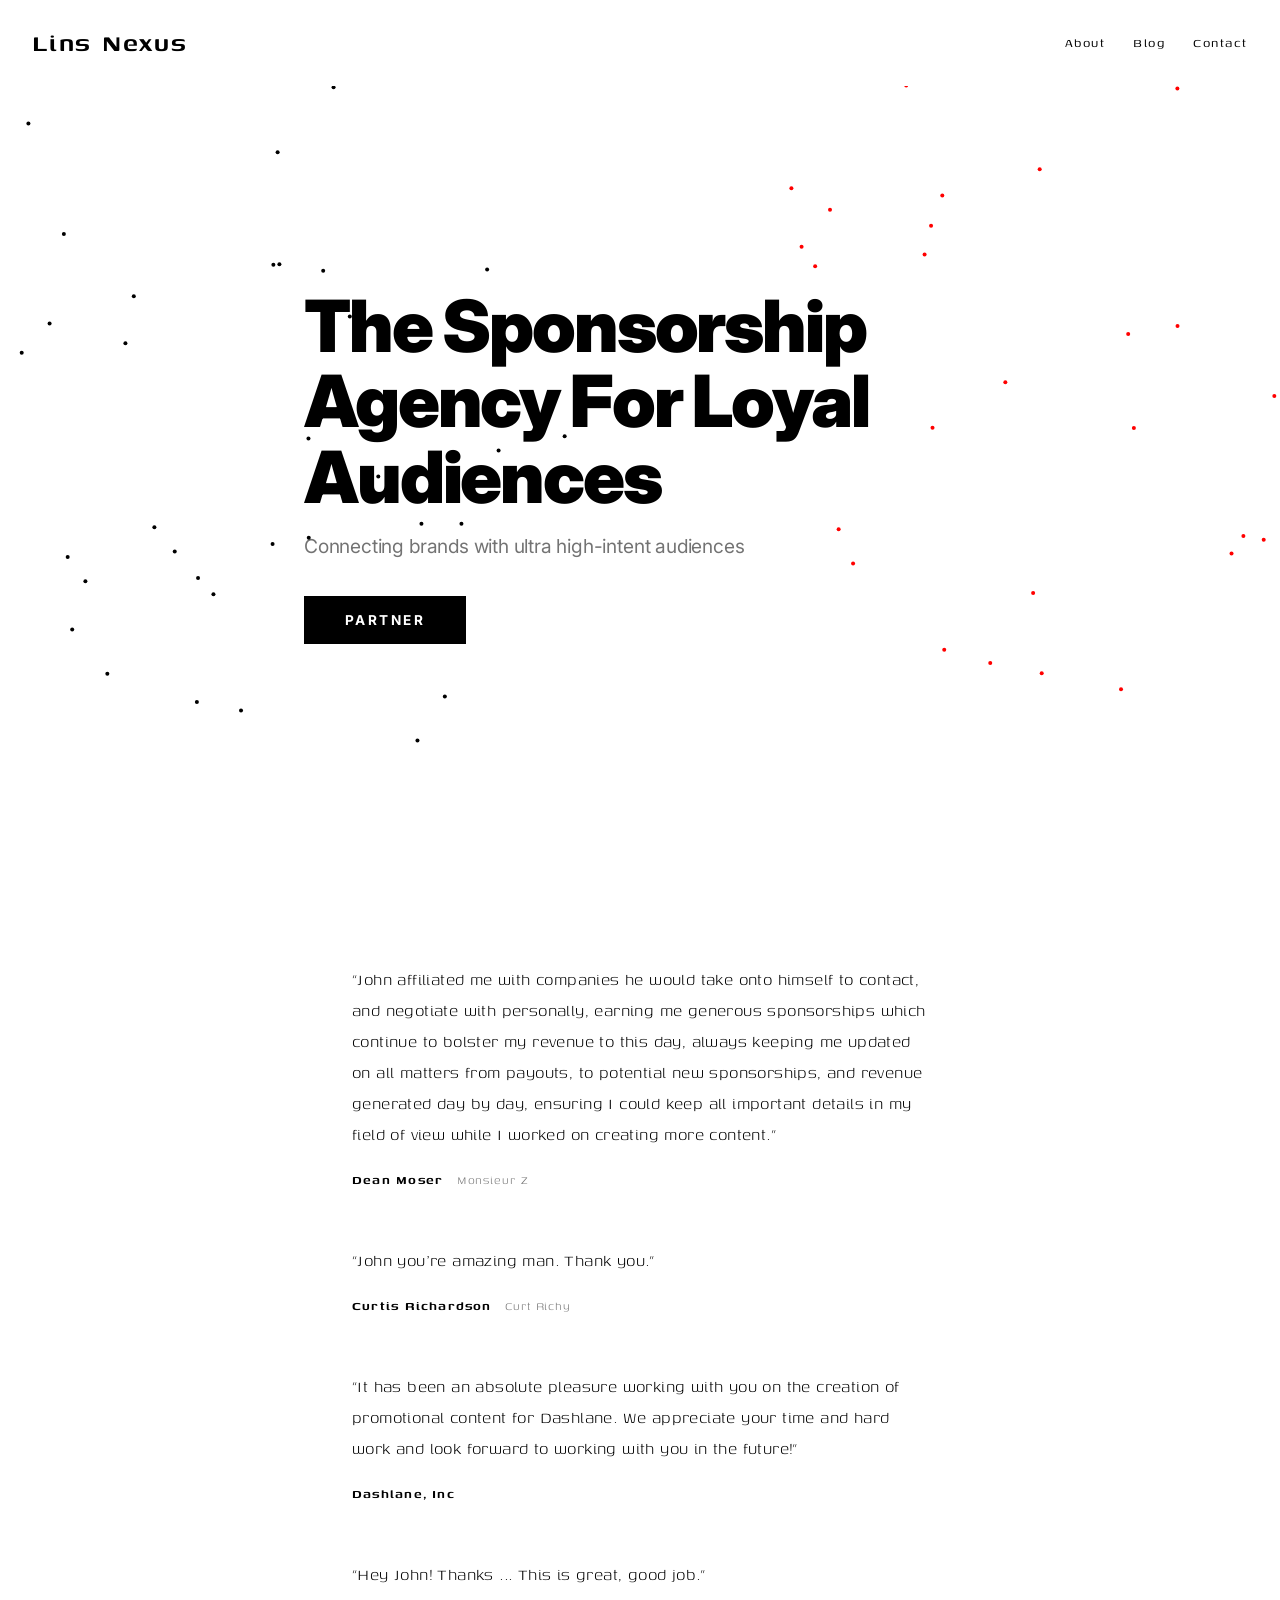
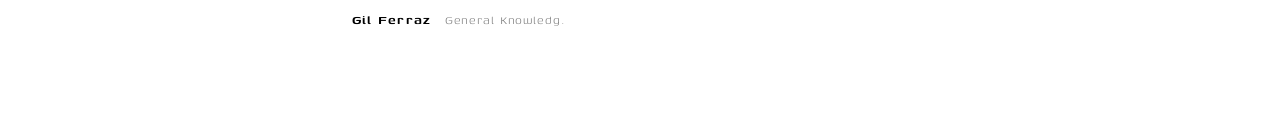
==== index.html @ 88c4052e "First" ====
<!DOCTYPE html>
<html lang="en">
<head>
  <meta charset="UTF-8" />
  <meta name="viewport" content="width=device-width, initial-scale=1.0" />
  <title>Lins Nexus</title>
  <link rel="preconnect" href="https://fonts.googleapis.com" />
  <link rel="preconnect" href="https://fonts.gstatic.com" crossorigin />
  <link href="https://fonts.googleapis.com/css2?family=Genos:wght@100..900&family=Inter:wght@400;700;800;900&display=swap" rel="stylesheet" />
  <link rel="stylesheet" href="styles.css" />
</head>
<body>
  <header>
    <a class="logo" href="/">Lins Nexus</a>
    <nav>
      <a href="#about">About</a>
      <a href="#blog">Blog</a>
      <a href="#contact">Contact</a>
    </nav>
  </header>

  <section class="hero">
    <canvas id="particles" aria-hidden="true"></canvas>
    <div class="hero-copy">
      <p class="tagline">The Sponsorship Agency For Loyal Audiences</p>
      <p class="subhead">Connecting brands with ultra high-intent audiences</p>
      <button type="button" id="partner">Partner</button>
    </div>
  </section>

  <section class="testimonials" id="about" aria-label="Testimonials">
    <blockquote>
      <p>“John affiliated me with companies he would take onto himself to contact, and negotiate with personally, earning me generous sponsorships which continue to bolster my revenue to this day, always keeping me updated on all matters from payouts, to potential new sponsorships, and revenue generated day by day, ensuring I could keep all important details in my field of view while I worked on creating more content.”</p>
      <footer>
        <cite>Dean Moser</cite>
        <span>Monsieur Z</span>
      </footer>
    </blockquote>

    <blockquote>
      <p>“John you're amazing man. Thank you.”</p>
      <footer>
        <cite>Curtis Richardson</cite>
        <span>Curt Richy</span>
      </footer>
    </blockquote>

    <blockquote>
      <p>“It has been an absolute pleasure working with you on the creation of promotional content for Dashlane. We appreciate your time and hard work and look forward to working with you in the future!”</p>
      <footer>
        <cite>Dashlane, Inc</cite>
      </footer>
    </blockquote>

    <blockquote>
      <p>“Hey John! Thanks ... This is great, good job.”</p>
      <footer>
        <cite>Gil Ferraz</cite>
        <span>General Knowledg.</span>
      </footer>
    </blockquote>
  </section>

  <script src="script.js"></script>
</body>
</html>
---- styles.css ----
*,
*::before,
*::after {
  box-sizing: border-box;
  margin: 0;
  padding: 0;
}

html {
  scroll-behavior: smooth;
}

body {
  background: #fff;
  color: #000;
  font-family: Genos, sans-serif;
  -webkit-font-smoothing: antialiased;
}

#particles {
  position: absolute;
  inset: 0;
  width: 100%;
  height: 100%;
  z-index: 0;
  pointer-events: none;
}

.hero {
  position: relative;
  z-index: 1;
  min-height: 100vh;
  display: flex;
  flex-direction: column;
  align-items: center;
  justify-content: center;
  padding: 6rem 2rem 4rem;
  overflow: hidden;
}

.hero-copy {
  position: relative;
  z-index: 1;
  display: flex;
  flex-direction: column;
  align-items: flex-start;
  gap: 2.25rem;
  width: min(92vw, 42rem);
  opacity: 0;
  animation: fade-up 0.8s ease 0.15s forwards;
}

.testimonials {
  position: relative;
  z-index: 1;
}

header {
  position: fixed;
  top: 0;
  left: 0;
  right: 0;
  z-index: 2;
  display: flex;
  align-items: center;
  justify-content: space-between;
  padding: 1.75rem 2rem;
  background: #fff;
  opacity: 0;
  animation: fade-in 0.7s ease forwards;
}

.logo {
  color: #000;
  text-decoration: none;
  font-weight: 600;
  font-size: clamp(1.35rem, 2.4vw, 1.85rem);
  letter-spacing: 0.06em;
  line-height: 1;
}

nav {
  display: flex;
  align-items: center;
  gap: 1.75rem;
}

nav a {
  color: #000;
  text-decoration: none;
  font-weight: 400;
  font-size: 0.95rem;
  letter-spacing: 0.1em;
  transition: opacity 0.2s ease;
}

nav a:hover,
nav a:focus-visible {
  opacity: 0.45;
  outline: none;
}

.tagline {
  font-family: Inter, sans-serif;
  width: 100%;
  text-align: left;
  font-weight: 900;
  font-size: clamp(2.5rem, 6.5vw, 4.5rem);
  letter-spacing: -0.03em;
  line-height: 1.05;
  color: #000;
}

.subhead {
  font-family: Inter, sans-serif;
  width: 100%;
  max-width: 28rem;
  text-align: left;
  font-weight: 400;
  font-size: clamp(1rem, 2vw, 1.2rem);
  letter-spacing: -0.01em;
  line-height: 1.4;
  color: #000;
  opacity: 0.55;
  margin-top: -1.1rem;
}

#partner {
  appearance: none;
  background: #000;
  color: #fff;
  border: 1px solid #000;
  font-family: Inter, sans-serif;
  font-weight: 700;
  font-size: 0.85rem;
  letter-spacing: 0.18em;
  text-transform: uppercase;
  padding: 0.95rem 2.5rem;
  cursor: pointer;
  transition: background 0.2s ease, color 0.2s ease;
}

#partner:hover,
#partner:focus-visible {
  background: #fff;
  color: #000;
  outline: none;
}

#partner:active {
  transform: scale(0.97);
}

.testimonials {
  max-width: 40rem;
  margin: 0 auto;
  padding: 4rem 2rem 6rem;
  display: flex;
  flex-direction: column;
  gap: 3.5rem;
}

.testimonials blockquote p {
  font-weight: 300;
  font-size: clamp(1.05rem, 2.2vw, 1.25rem);
  letter-spacing: 0.02em;
  line-height: 1.55;
}

.testimonials footer {
  margin-top: 1.25rem;
  display: flex;
  flex-wrap: wrap;
  align-items: baseline;
  gap: 0.5rem 0.85rem;
}

.testimonials cite {
  font-style: normal;
  font-weight: 600;
  font-size: 0.95rem;
  letter-spacing: 0.08em;
}

.testimonials footer span {
  font-weight: 300;
  font-size: 0.9rem;
  letter-spacing: 0.06em;
  opacity: 0.55;
}

@keyframes fade-in {
  to {
    opacity: 1;
  }
}

@keyframes fade-up {
  from {
    opacity: 0;
    transform: translateY(12px);
  }
  to {
    opacity: 1;
    transform: translateY(0);
  }
}

@media (prefers-reduced-motion: reduce) {
  html {
    scroll-behavior: auto;
  }

  header,
  .hero-copy {
    animation: none;
    opacity: 1;
  }
}

@media (max-width: 480px) {
  header {
    padding: 1.25rem;
  }

  nav {
    gap: 1rem;
  }

  nav a {
    font-size: 0.85rem;
    letter-spacing: 0.06em;
  }

  .hero-copy {
    width: min(92vw, 42rem);
    gap: 1.75rem;
  }

  .tagline {
    letter-spacing: -0.02em;
  }

  .testimonials {
    padding: 3rem 1.25rem 4.5rem;
    gap: 2.75rem;
  }
}
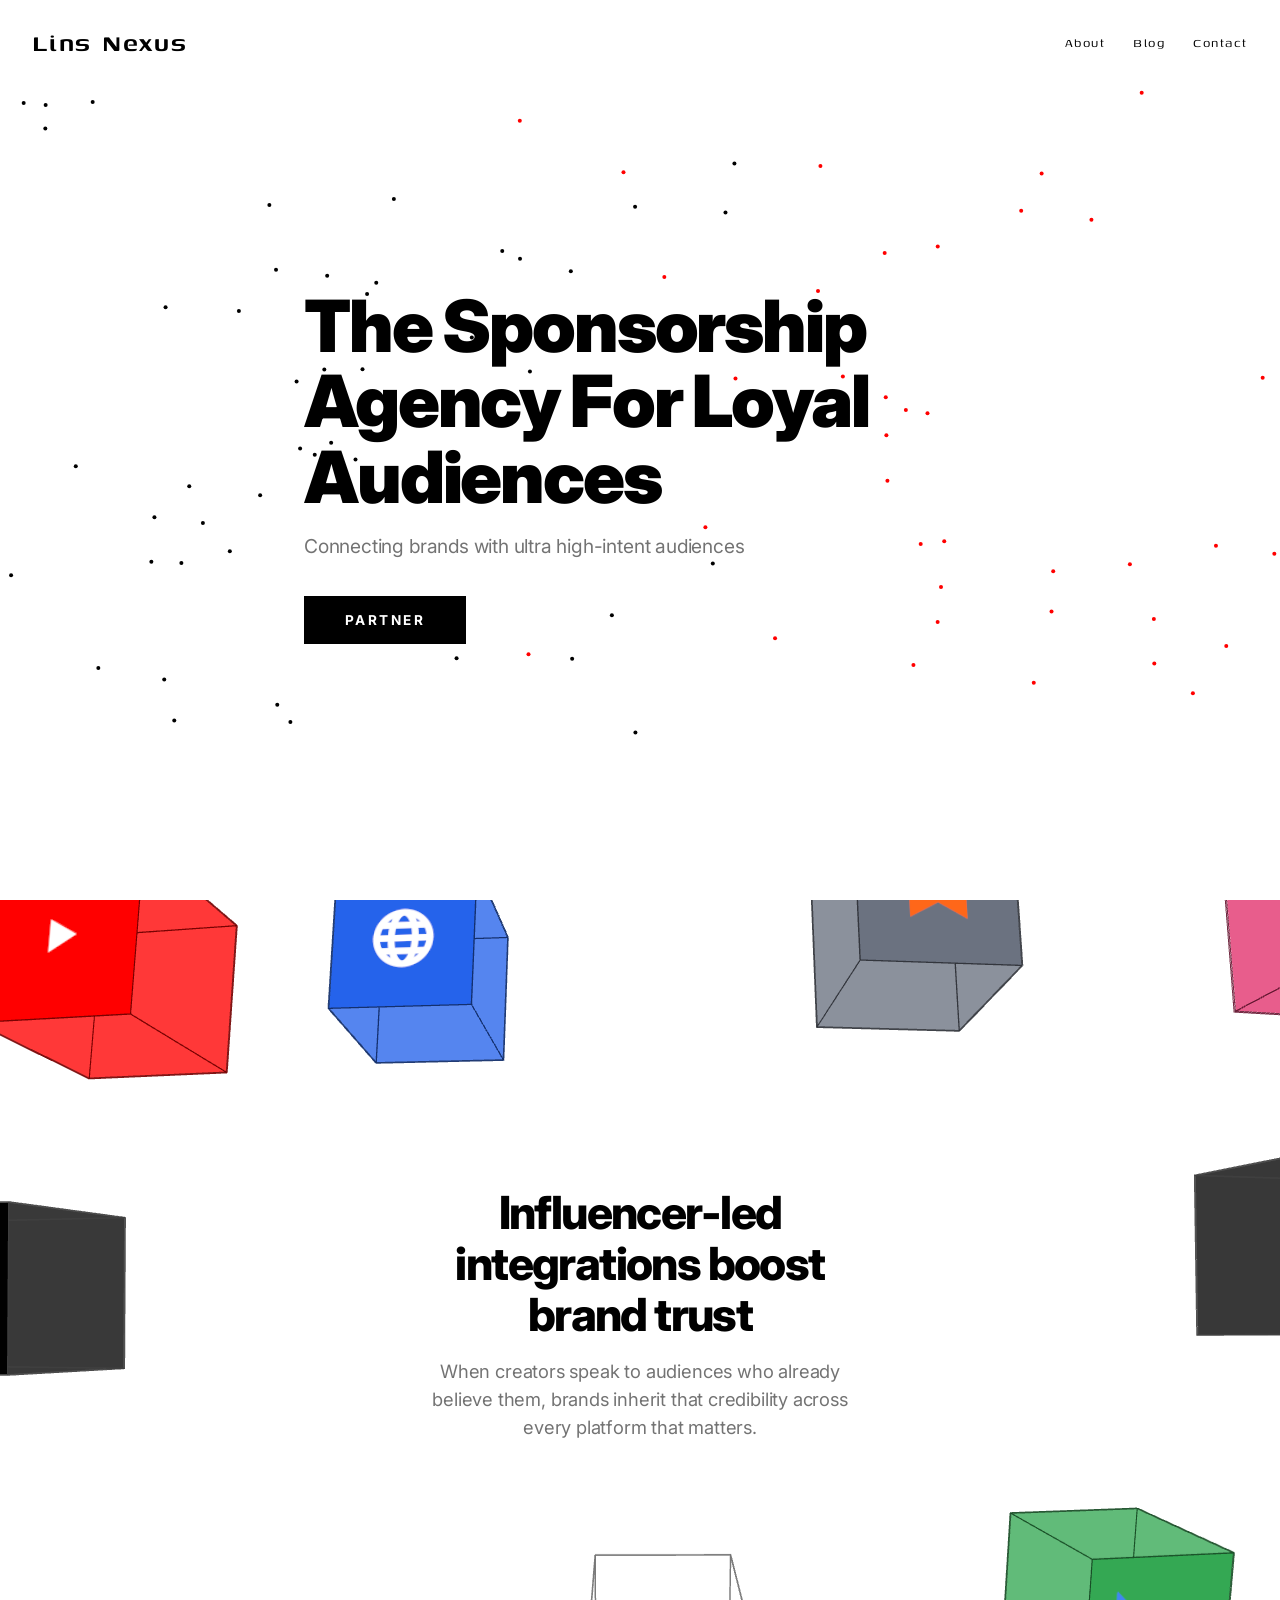
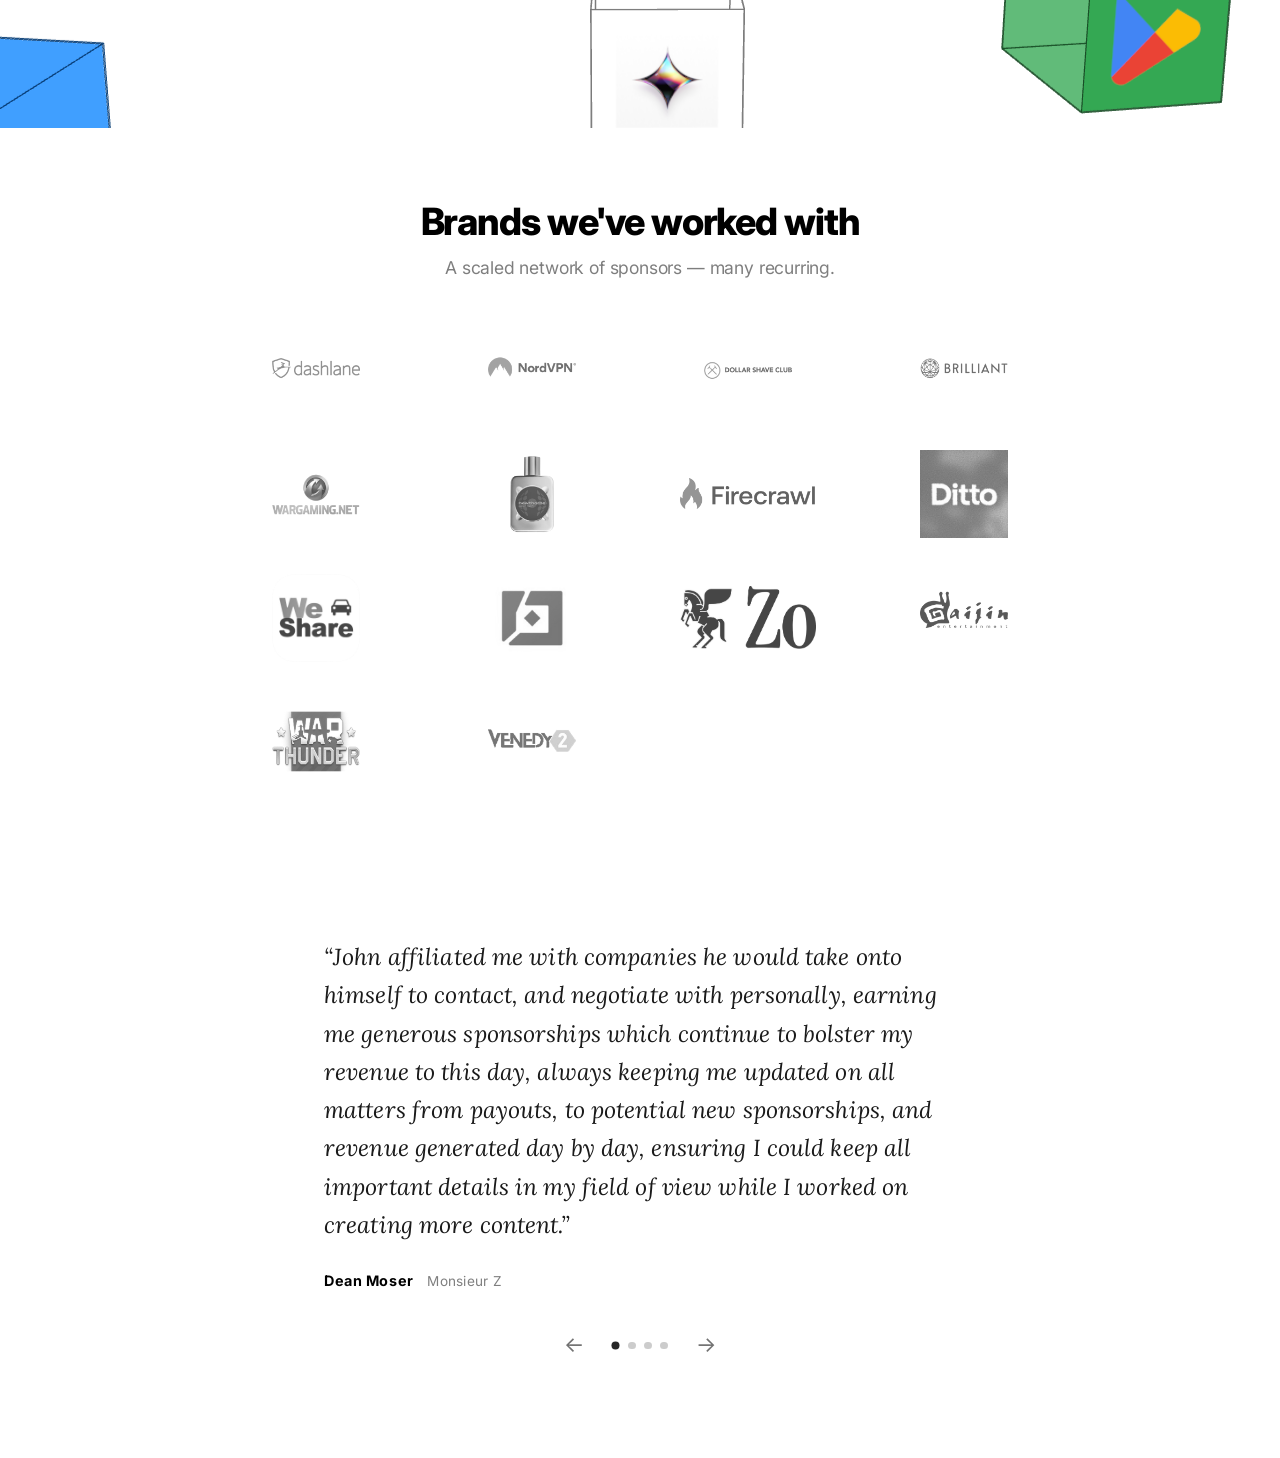
==== commit c5940aa3: "Update" ====
--- a/index.html
+++ b/index.html
@@ -6,7 +6,7 @@
   <title>Lins Nexus</title>
   <link rel="preconnect" href="https://fonts.googleapis.com" />
   <link rel="preconnect" href="https://fonts.gstatic.com" crossorigin />
-  <link href="https://fonts.googleapis.com/css2?family=Genos:wght@100..900&family=Inter:wght@400;700;800;900&display=swap" rel="stylesheet" />
+  <link href="https://fonts.googleapis.com/css2?family=Genos:wght@100..900&family=Inter:wght@400;700;800;900&family=Lora:ital,wght@0,400;0,500;1,400;1,500&display=swap" rel="stylesheet" />
   <link rel="stylesheet" href="styles.css" />
 </head>
 <body>
@@ -28,39 +28,87 @@
     </div>
   </section>
 
-  <section class="testimonials" id="about" aria-label="Testimonials">
-    <blockquote>
-      <p>“John affiliated me with companies he would take onto himself to contact, and negotiate with personally, earning me generous sponsorships which continue to bolster my revenue to this day, always keeping me updated on all matters from payouts, to potential new sponsorships, and revenue generated day by day, ensuring I could keep all important details in my field of view while I worked on creating more content.”</p>
-      <footer>
-        <cite>Dean Moser</cite>
-        <span>Monsieur Z</span>
-      </footer>
-    </blockquote>
+  <section class="integrations" id="integrations" aria-label="Influencer-led integrations">
+    <canvas id="platform-cubes" aria-hidden="true"></canvas>
+    <div class="integrations-copy">
+      <h2>Influencer-led integrations boost brand trust</h2>
+      <p>When creators speak to audiences who already believe them, brands inherit that credibility across every platform that matters.</p>
+    </div>
+  </section>
 
-    <blockquote>
-      <p>“John you're amazing man. Thank you.”</p>
-      <footer>
-        <cite>Curtis Richardson</cite>
-        <span>Curt Richy</span>
-      </footer>
-    </blockquote>
+  <section class="brands" id="brands" aria-label="Brands we've worked with">
+    <div class="brands-inner">
+      <h2>Brands we've worked with</h2>
+      <p>A scaled network of sponsors — many recurring.</p>
+      <ul class="brands-grid">
+        <li><img src="brands/dashlane.png" alt="Dashlane" loading="lazy" /></li>
+        <li><img src="brands/nordvpn.png" alt="NordVPN" loading="lazy" /></li>
+        <li><img src="brands/dollar-shave-club.png" alt="Dollar Shave Club" loading="lazy" /></li>
+        <li><img src="brands/brilliant.png" alt="Brilliant" loading="lazy" /></li>
+        <li><img src="brands/wargaming.png" alt="Wargaming" loading="lazy" /></li>
+        <li><img src="brands/hawthorne.webp" alt="Hawthorne" loading="lazy" /></li>
+        <li><img src="brands/firecrawl-wordmark.png" alt="Firecrawl" loading="lazy" /></li>
+        <li><img src="brands/dittoai_logo.jpeg" alt="Ditto AI" loading="lazy" /></li>
+        <li><img src="brands/weshare.webp" alt="WeShare" loading="lazy" /></li>
+        <li><img src="brands/moss.png" alt="Mossy Oak" loading="lazy" /></li>
+        <li><img src="brands/zo.png" alt="Zo" loading="lazy" /></li>
+        <li><img src="brands/gjsl.png" alt="Brand partner" loading="lazy" /></li>
+        <li><img src="brands/wtsl.png" alt="Brand partner" loading="lazy" /></li>
+        <li><img src="brands/vtsl.png" alt="Brand partner" loading="lazy" /></li>
+      </ul>
+    </div>
+  </section>
 
-    <blockquote>
-      <p>“It has been an absolute pleasure working with you on the creation of promotional content for Dashlane. We appreciate your time and hard work and look forward to working with you in the future!”</p>
-      <footer>
-        <cite>Dashlane, Inc</cite>
-      </footer>
-    </blockquote>
+  <section class="testimonials" id="about" aria-roledescription="carousel" aria-label="Testimonials">
+    <div class="testimonials-viewport">
+      <div class="testimonials-track">
+        <blockquote class="testimonial is-active" data-index="0">
+          <p>“John affiliated me with companies he would take onto himself to contact, and negotiate with personally, earning me generous sponsorships which continue to bolster my revenue to this day, always keeping me updated on all matters from payouts, to potential new sponsorships, and revenue generated day by day, ensuring I could keep all important details in my field of view while I worked on creating more content.”</p>
+          <footer>
+            <cite>Dean Moser</cite>
+            <span>Monsieur Z</span>
+          </footer>
+        </blockquote>
 
-    <blockquote>
-      <p>“Hey John! Thanks ... This is great, good job.”</p>
-      <footer>
-        <cite>Gil Ferraz</cite>
-        <span>General Knowledg.</span>
-      </footer>
-    </blockquote>
+        <blockquote class="testimonial" data-index="1" inert>
+          <p>“John you're amazing man. Thank you.”</p>
+          <footer>
+            <cite>Curtis Richardson</cite>
+            <span>Curt Richy</span>
+          </footer>
+        </blockquote>
+
+        <blockquote class="testimonial" data-index="2" inert>
+          <p>“It has been an absolute pleasure working with you on the creation of promotional content for Dashlane. We appreciate your time and hard work and look forward to working with you in the future!”</p>
+          <footer>
+            <cite>Dashlane, Inc</cite>
+          </footer>
+        </blockquote>
+
+        <blockquote class="testimonial" data-index="3" inert>
+          <p>“Hey John! Thanks ... This is great, good job.”</p>
+          <footer>
+            <cite>Gil Ferraz</cite>
+            <span>General Knowledg.</span>
+          </footer>
+        </blockquote>
+      </div>
+    </div>
+
+    <div class="testimonials-controls">
+      <button type="button" class="testimonials-nav" id="testimonial-prev" aria-label="Previous testimonial">
+        <span aria-hidden="true">←</span>
+      </button>
+      <div class="testimonials-dots" role="tablist" aria-label="Choose testimonial"></div>
+      <button type="button" class="testimonials-nav" id="testimonial-next" aria-label="Next testimonial">
+        <span aria-hidden="true">→</span>
+      </button>
+    </div>
   </section>
 
   <script src="script.js"></script>
+  <script src="vendor/three.min.js"></script>
+  <script src="logos-data.js"></script>
+  <script src="cubes.js"></script>
 </body>
 </html>
--- a/styles.css
+++ b/styles.css
@@ -48,11 +48,6 @@
   width: min(92vw, 42rem);
   opacity: 0;
   animation: fade-up 0.8s ease 0.15s forwards;
-}
-
-.testimonials {
-  position: relative;
-  z-index: 1;
 }
 
 header {
@@ -151,42 +146,248 @@
   transform: scale(0.97);
 }
 
+.integrations {
+  position: relative;
+  z-index: 1;
+  min-height: min(92vh, 52rem);
+  display: flex;
+  align-items: center;
+  justify-content: center;
+  padding: 5rem 2rem;
+  overflow: hidden;
+  background: #fff;
+}
+
+#platform-cubes {
+  position: absolute;
+  inset: 0;
+  width: 100%;
+  height: 100%;
+  z-index: 0;
+  pointer-events: none;
+}
+
+.integrations-copy {
+  position: relative;
+  z-index: 1;
+  width: min(92vw, 28rem);
+  text-align: center;
+  pointer-events: none;
+}
+
+.integrations-copy h2 {
+  font-family: Inter, sans-serif;
+  font-weight: 800;
+  font-size: clamp(1.85rem, 4.2vw, 2.85rem);
+  letter-spacing: -0.035em;
+  line-height: 1.12;
+  color: #000;
+}
+
+.integrations-copy p {
+  margin-top: 1.15rem;
+  font-family: Inter, sans-serif;
+  font-weight: 400;
+  font-size: clamp(1rem, 1.9vw, 1.15rem);
+  letter-spacing: -0.01em;
+  line-height: 1.5;
+  color: #000;
+  opacity: 0.55;
+}
+
+.brands {
+  position: relative;
+  z-index: 1;
+  padding: 4.5rem 2rem 5rem;
+  background: #fff;
+}
+
+.brands-inner {
+  width: min(92vw, 52rem);
+  margin: 0 auto;
+  text-align: center;
+}
+
+.brands h2 {
+  font-family: Inter, sans-serif;
+  font-weight: 800;
+  font-size: clamp(1.65rem, 3.6vw, 2.35rem);
+  letter-spacing: -0.03em;
+  line-height: 1.15;
+  color: #000;
+}
+
+.brands-inner > p {
+  margin-top: 0.75rem;
+  font-family: Inter, sans-serif;
+  font-weight: 400;
+  font-size: clamp(0.95rem, 1.7vw, 1.1rem);
+  letter-spacing: -0.01em;
+  line-height: 1.5;
+  color: #000;
+  opacity: 0.5;
+}
+
+.brands-grid {
+  list-style: none;
+  margin: 2.75rem 0 0;
+  padding: 0;
+  display: grid;
+  grid-template-columns: repeat(4, minmax(0, 1fr));
+  gap: clamp(1.25rem, 3vw, 2.25rem) clamp(1rem, 2.5vw, 2rem);
+  align-items: center;
+  justify-items: center;
+}
+
+.brands-grid li {
+  width: 100%;
+  max-width: 8.5rem;
+  display: flex;
+  align-items: center;
+  justify-content: center;
+}
+
+.brands-grid img {
+  width: 100%;
+  height: auto;
+  max-height: 5.5rem;
+  object-fit: contain;
+  filter: grayscale(1);
+  opacity: 0.72;
+  transition: filter 0.25s ease, opacity 0.25s ease;
+}
+
+.brands-grid img:hover,
+.brands-grid img:focus-visible {
+  filter: grayscale(0);
+  opacity: 1;
+}
+
 .testimonials {
-  max-width: 40rem;
+  position: relative;
+  z-index: 1;
+  max-width: 44rem;
   margin: 0 auto;
-  padding: 4rem 2rem 6rem;
-  display: flex;
-  flex-direction: column;
-  gap: 3.5rem;
+  padding: 4.5rem 2rem 6rem;
+}
+
+.testimonials-viewport {
+  overflow: hidden;
+  width: 100%;
+}
+
+.testimonials-track {
+  display: flex;
+  transition: transform 0.45s cubic-bezier(0.22, 1, 0.36, 1);
+  will-change: transform;
+  touch-action: pan-y;
+  cursor: grab;
+}
+
+.testimonials-track:active {
+  cursor: grabbing;
+}
+
+.testimonial {
+  flex: 0 0 100%;
+  width: 100%;
+  padding: 0 0.25rem;
 }
 
 .testimonials blockquote p {
-  font-weight: 300;
-  font-size: clamp(1.05rem, 2.2vw, 1.25rem);
-  letter-spacing: 0.02em;
-  line-height: 1.55;
+  font-family: Lora, Georgia, "Times New Roman", serif;
+  font-weight: 400;
+  font-style: italic;
+  font-size: clamp(1.15rem, 2.4vw, 1.45rem);
+  letter-spacing: 0.005em;
+  line-height: 1.65;
+  color: #1a1a1a;
 }
 
 .testimonials footer {
-  margin-top: 1.25rem;
+  margin-top: 1.75rem;
   display: flex;
   flex-wrap: wrap;
   align-items: baseline;
   gap: 0.5rem 0.85rem;
+  font-family: Inter, sans-serif;
 }
 
 .testimonials cite {
   font-style: normal;
-  font-weight: 600;
-  font-size: 0.95rem;
-  letter-spacing: 0.08em;
+  font-weight: 700;
+  font-size: 0.9rem;
+  letter-spacing: 0.04em;
 }
 
 .testimonials footer span {
-  font-weight: 300;
-  font-size: 0.9rem;
-  letter-spacing: 0.06em;
+  font-weight: 400;
+  font-size: 0.85rem;
+  letter-spacing: 0.02em;
+  opacity: 0.5;
+}
+
+.testimonials-controls {
+  display: flex;
+  align-items: center;
+  justify-content: center;
+  gap: 1.25rem;
+  margin-top: 2.5rem;
+}
+
+.testimonials-nav {
+  appearance: none;
+  background: none;
+  border: none;
+  color: #000;
+  font-family: Inter, sans-serif;
+  font-size: 1.35rem;
+  line-height: 1;
+  padding: 0.35rem 0.5rem;
+  cursor: pointer;
   opacity: 0.55;
+  transition: opacity 0.2s ease;
+}
+
+.testimonials-nav:hover,
+.testimonials-nav:focus-visible {
+  opacity: 1;
+  outline: none;
+}
+
+.testimonials-dots {
+  display: flex;
+  align-items: center;
+  gap: 0.55rem;
+}
+
+.testimonials-dot {
+  appearance: none;
+  width: 0.45rem;
+  height: 0.45rem;
+  padding: 0;
+  border: none;
+  border-radius: 50%;
+  background: #000;
+  opacity: 0.2;
+  cursor: pointer;
+  transition: opacity 0.2s ease, transform 0.2s ease;
+}
+
+.testimonials-dot[aria-selected="true"] {
+  opacity: 0.85;
+  transform: scale(1.15);
+}
+
+.testimonials-dot:hover,
+.testimonials-dot:focus-visible {
+  opacity: 0.55;
+  outline: none;
+}
+
+.testimonials-dot[aria-selected="true"]:hover,
+.testimonials-dot[aria-selected="true"]:focus-visible {
+  opacity: 0.85;
 }
 
 @keyframes fade-in {
@@ -216,6 +417,10 @@
     animation: none;
     opacity: 1;
   }
+
+  .testimonials-track {
+    transition: none;
+  }
 }
 
 @media (max-width: 480px) {
@@ -243,6 +448,32 @@
 
   .testimonials {
     padding: 3rem 1.25rem 4.5rem;
-    gap: 2.75rem;
-  }
-}
+  }
+
+  .testimonials-controls {
+    margin-top: 2rem;
+    gap: 1rem;
+  }
+
+  .integrations {
+    min-height: min(88vh, 40rem);
+    padding: 3.5rem 1.25rem;
+  }
+
+  .integrations-copy {
+    width: min(92vw, 22rem);
+  }
+
+  .brands {
+    padding: 3.25rem 1.25rem 4rem;
+  }
+
+  .brands-grid {
+    grid-template-columns: repeat(2, minmax(0, 1fr));
+    gap: 1.35rem 1rem;
+  }
+
+  .brands-grid li {
+    max-width: 7rem;
+  }
+}
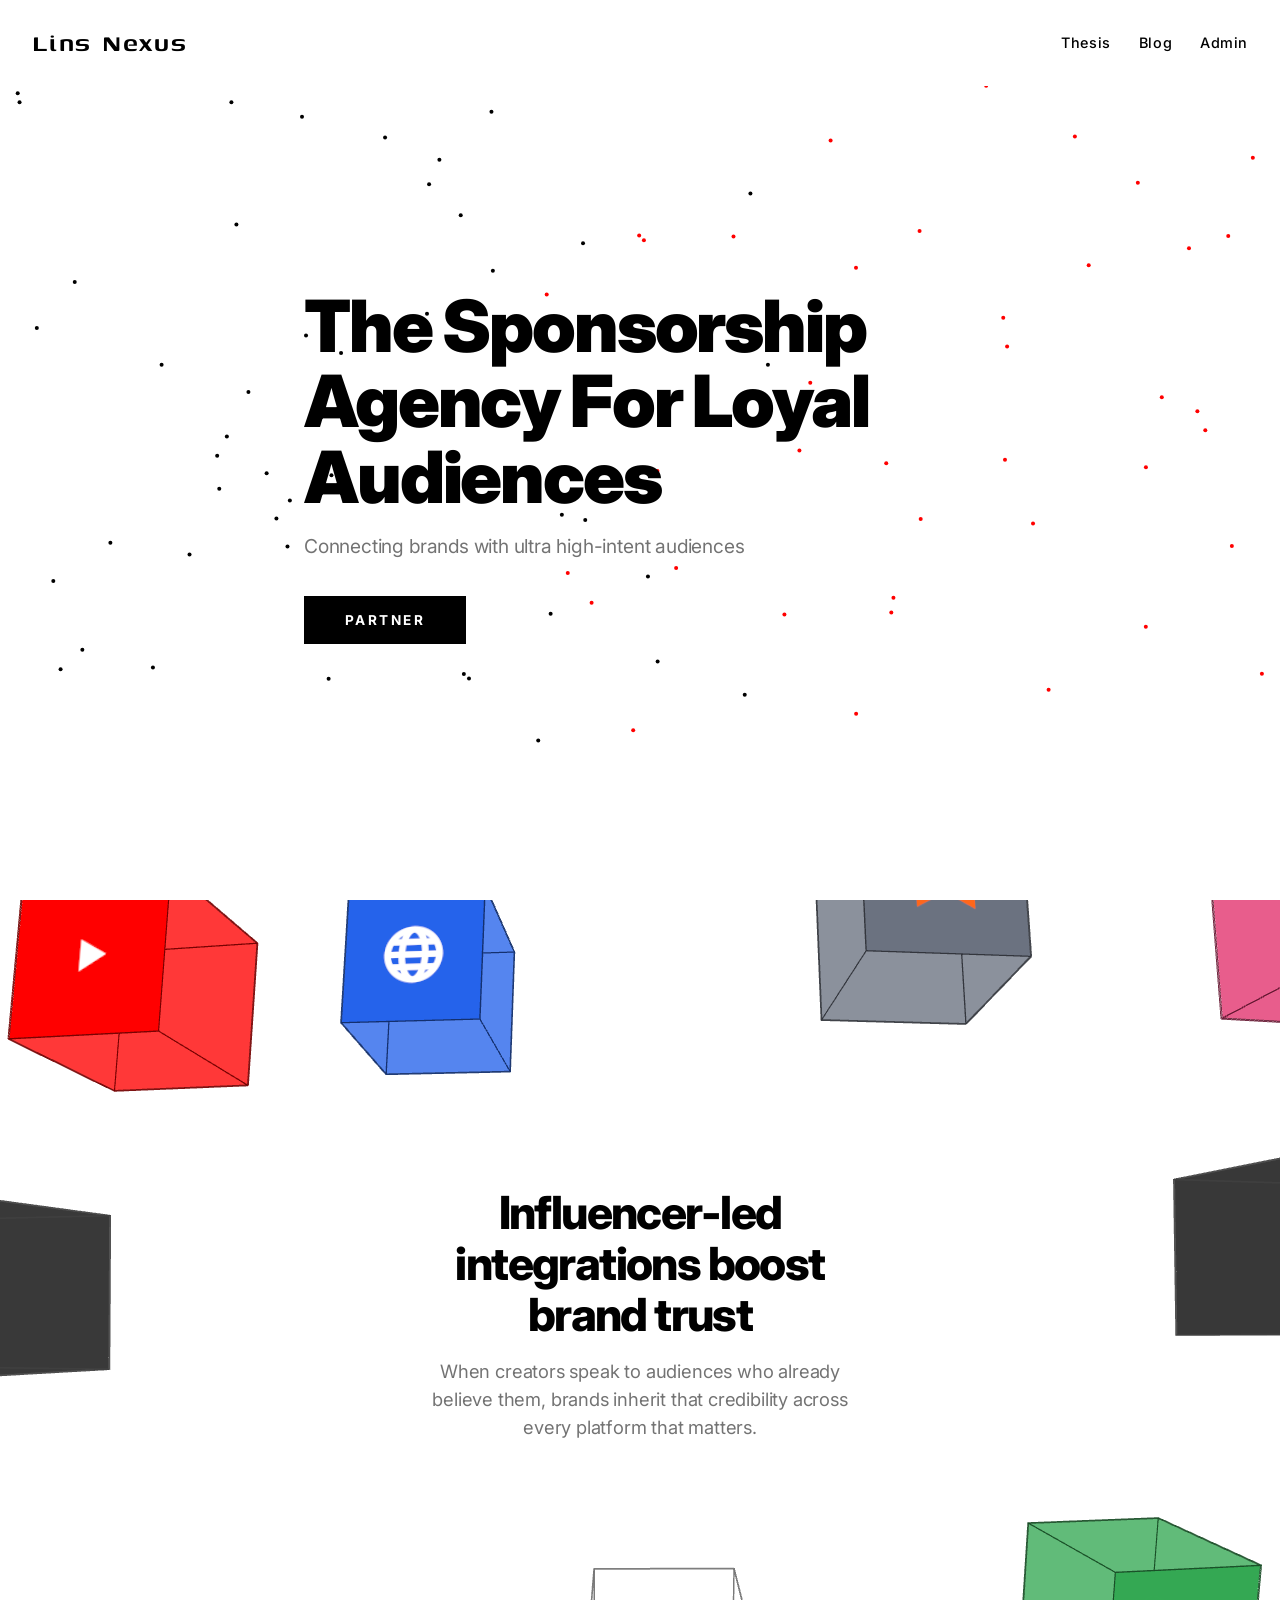
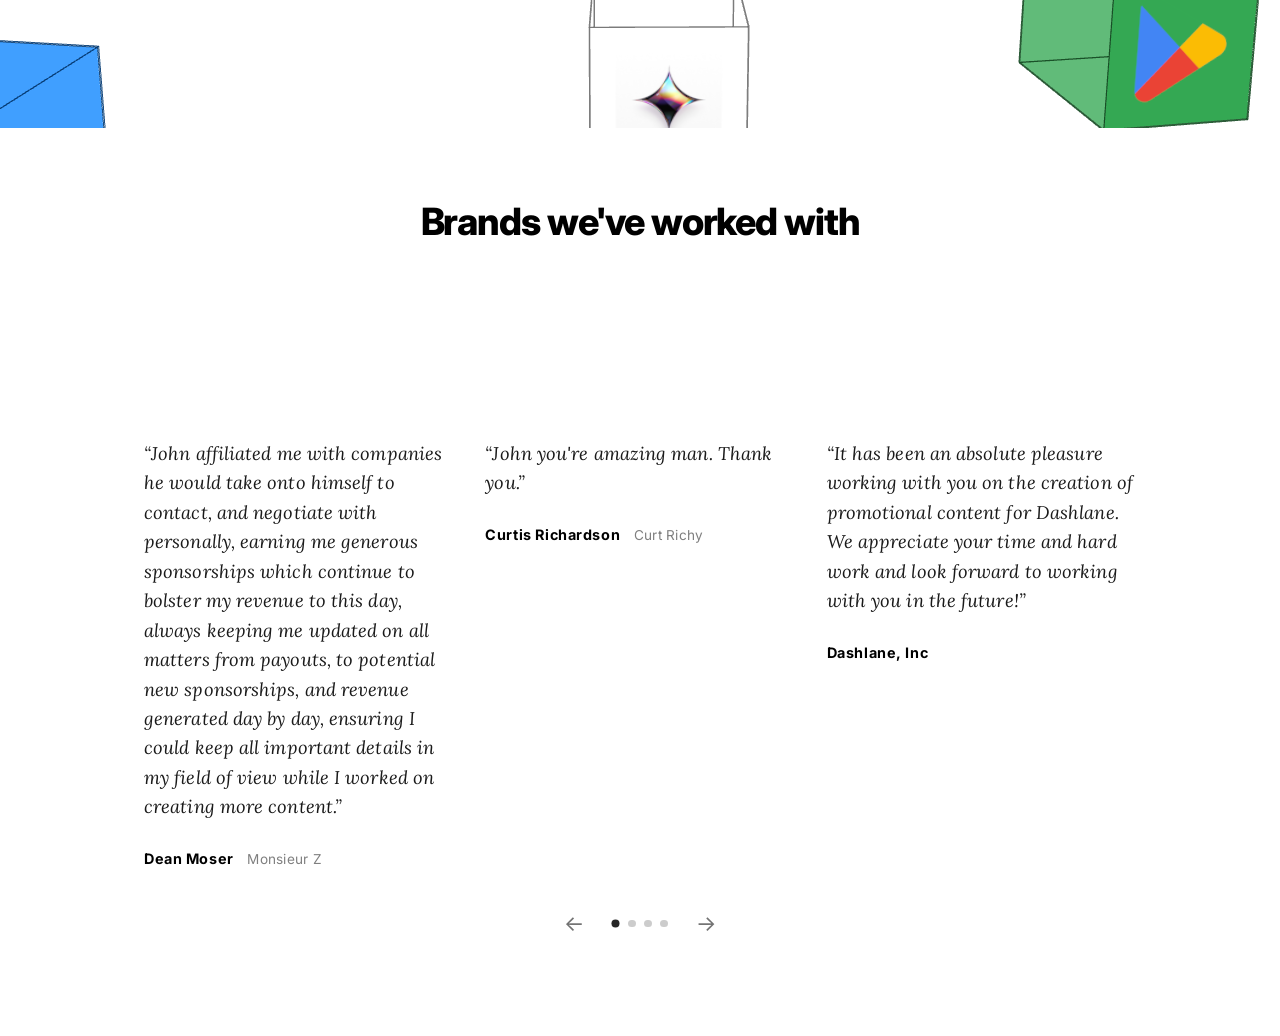
==== commit 72d3cd44: "update 2" ====
--- a/index.html
+++ b/index.html
@@ -12,10 +12,22 @@
 <body>
   <header>
     <a class="logo" href="/">Lins Nexus</a>
-    <nav>
-      <a href="#about">About</a>
+    <button
+      type="button"
+      class="nav-toggle"
+      id="nav-toggle"
+      aria-expanded="false"
+      aria-controls="site-nav"
+      aria-label="Open menu"
+    >
+      <span class="nav-toggle-bar" aria-hidden="true"></span>
+      <span class="nav-toggle-bar" aria-hidden="true"></span>
+      <span class="nav-toggle-bar" aria-hidden="true"></span>
+    </button>
+    <nav id="site-nav" class="site-nav" hidden>
+      <a href="#about">Thesis</a>
       <a href="#blog">Blog</a>
-      <a href="#contact">Contact</a>
+      <a href="#contact">Admin</a>
     </nav>
   </header>
 
@@ -36,26 +48,27 @@
     </div>
   </section>
 
-  <section class="brands" id="brands" aria-label="Brands we've worked with">
+  <section class="brands" id="brands" aria-roledescription="carousel" aria-label="Brands we've worked with">
     <div class="brands-inner">
       <h2>Brands we've worked with</h2>
-      <p>A scaled network of sponsors — many recurring.</p>
-      <ul class="brands-grid">
-        <li><img src="brands/dashlane.png" alt="Dashlane" loading="lazy" /></li>
-        <li><img src="brands/nordvpn.png" alt="NordVPN" loading="lazy" /></li>
-        <li><img src="brands/dollar-shave-club.png" alt="Dollar Shave Club" loading="lazy" /></li>
-        <li><img src="brands/brilliant.png" alt="Brilliant" loading="lazy" /></li>
-        <li><img src="brands/wargaming.png" alt="Wargaming" loading="lazy" /></li>
-        <li><img src="brands/hawthorne.webp" alt="Hawthorne" loading="lazy" /></li>
-        <li><img src="brands/firecrawl-wordmark.png" alt="Firecrawl" loading="lazy" /></li>
-        <li><img src="brands/dittoai_logo.jpeg" alt="Ditto AI" loading="lazy" /></li>
-        <li><img src="brands/weshare.webp" alt="WeShare" loading="lazy" /></li>
-        <li><img src="brands/moss.png" alt="Mossy Oak" loading="lazy" /></li>
-        <li><img src="brands/zo.png" alt="Zo" loading="lazy" /></li>
-        <li><img src="brands/gjsl.png" alt="Brand partner" loading="lazy" /></li>
-        <li><img src="brands/wtsl.png" alt="Brand partner" loading="lazy" /></li>
-        <li><img src="brands/vtsl.png" alt="Brand partner" loading="lazy" /></li>
-      </ul>
+      <div class="brands-viewport">
+        <ul class="brands-track">
+          <li><img src="brands/dashlane.png" alt="Dashlane" loading="lazy" /></li>
+          <li><img src="brands/nordvpn.png" alt="NordVPN" loading="lazy" /></li>
+          <li><img src="brands/dollar-shave-club.png" alt="Dollar Shave Club" loading="lazy" /></li>
+          <li><img src="brands/brilliant.png" alt="Brilliant" loading="lazy" /></li>
+          <li><img src="brands/wargaming.png" alt="Wargaming" loading="lazy" /></li>
+          <li><img src="brands/hawthorne.webp" alt="Hawthorne" loading="lazy" /></li>
+          <li><img src="brands/firecrawl-wordmark.png" alt="Firecrawl" loading="lazy" /></li>
+          <li><img src="brands/dittoai_logo.jpeg" alt="Ditto AI" loading="lazy" /></li>
+          <li><img src="brands/weshare.webp" alt="WeShare" loading="lazy" /></li>
+          <li><img src="brands/moss.png" alt="Mossy Oak" loading="lazy" /></li>
+          <li><img src="brands/zo.png" alt="Zo" loading="lazy" /></li>
+          <li><img src="brands/gjsl.png" alt="Brand partner" loading="lazy" /></li>
+          <li><img src="brands/wtsl.png" alt="Brand partner" loading="lazy" /></li>
+          <li><img src="brands/vtsl.png" alt="Brand partner" loading="lazy" /></li>
+        </ul>
+      </div>
     </div>
   </section>
 
--- a/styles.css
+++ b/styles.css
@@ -72,27 +72,110 @@
   font-size: clamp(1.35rem, 2.4vw, 1.85rem);
   letter-spacing: 0.06em;
   line-height: 1;
-}
-
-nav {
+  position: relative;
+  z-index: 3;
+}
+
+.nav-toggle {
+  appearance: none;
+  position: relative;
+  z-index: 3;
+  width: 2.5rem;
+  height: 2.5rem;
+  padding: 0;
+  border: none;
+  background: none;
+  cursor: pointer;
+  display: flex;
+  flex-direction: column;
+  align-items: center;
+  justify-content: center;
+  gap: 0.35rem;
+}
+
+.nav-toggle-bar {
+  display: block;
+  width: 1.35rem;
+  height: 1.5px;
+  background: #000;
+  transition: transform 0.25s ease, opacity 0.2s ease;
+}
+
+.nav-toggle[aria-expanded="true"] .nav-toggle-bar:nth-child(1) {
+  transform: translateY(0.41rem) rotate(45deg);
+}
+
+.nav-toggle[aria-expanded="true"] .nav-toggle-bar:nth-child(2) {
+  opacity: 0;
+}
+
+.nav-toggle[aria-expanded="true"] .nav-toggle-bar:nth-child(3) {
+  transform: translateY(-0.41rem) rotate(-45deg);
+}
+
+.site-nav {
   display: flex;
   align-items: center;
   gap: 1.75rem;
 }
 
-nav a {
+.site-nav a {
   color: #000;
   text-decoration: none;
-  font-weight: 400;
-  font-size: 0.95rem;
-  letter-spacing: 0.1em;
+  font-family: Inter, sans-serif;
+  font-weight: 500;
+  font-size: 0.9rem;
+  letter-spacing: 0.04em;
   transition: opacity 0.2s ease;
 }
 
-nav a:hover,
-nav a:focus-visible {
+.site-nav a:hover,
+.site-nav a:focus-visible {
   opacity: 0.45;
   outline: none;
+}
+
+@media (max-width: 768px) {
+  .site-nav {
+    position: fixed;
+    inset: 0;
+    z-index: 2;
+    flex-direction: column;
+    align-items: center;
+    justify-content: center;
+    gap: 2rem;
+    background: #fff;
+  }
+
+  .site-nav[hidden] {
+    display: none;
+  }
+
+  .site-nav a {
+    font-family: Inter, sans-serif;
+    font-weight: 500;
+    font-size: 1.25rem;
+    letter-spacing: 0.04em;
+  }
+
+  #platform-cubes {
+    display: none;
+  }
+
+  .integrations {
+    min-height: 0;
+    padding: 4rem 1.5rem;
+  }
+}
+
+@media (min-width: 769px) {
+  .nav-toggle {
+    display: none;
+  }
+
+  .site-nav[hidden] {
+    display: flex;
+  }
 }
 
 .tagline {
@@ -200,10 +283,12 @@
   z-index: 1;
   padding: 4.5rem 2rem 5rem;
   background: #fff;
+  --brands-visible: 4;
+  --brands-row: min(92vw, 52rem);
 }
 
 .brands-inner {
-  width: min(92vw, 52rem);
+  width: var(--brands-row);
   margin: 0 auto;
   text-align: center;
 }
@@ -217,48 +302,46 @@
   color: #000;
 }
 
-.brands-inner > p {
-  margin-top: 0.75rem;
-  font-family: Inter, sans-serif;
-  font-weight: 400;
-  font-size: clamp(0.95rem, 1.7vw, 1.1rem);
-  letter-spacing: -0.01em;
-  line-height: 1.5;
-  color: #000;
-  opacity: 0.5;
-}
-
-.brands-grid {
+.brands-viewport {
+  overflow: hidden;
+  width: 100%;
+  margin-top: 2.75rem;
+  mask-image: linear-gradient(90deg, transparent, #000 4%, #000 96%, transparent);
+}
+
+.brands-track {
   list-style: none;
-  margin: 2.75rem 0 0;
+  margin: 0;
   padding: 0;
-  display: grid;
-  grid-template-columns: repeat(4, minmax(0, 1fr));
-  gap: clamp(1.25rem, 3vw, 2.25rem) clamp(1rem, 2.5vw, 2rem);
-  align-items: center;
-  justify-items: center;
-}
-
-.brands-grid li {
-  width: 100%;
-  max-width: 8.5rem;
+  display: flex;
+  width: max-content;
+  will-change: transform;
+  transform: translate3d(0, 0, 0);
+}
+
+.brands-track li {
+  flex: 0 0 calc(var(--brands-row) / var(--brands-visible));
+  width: calc(var(--brands-row) / var(--brands-visible));
+  box-sizing: border-box;
+  padding: 0 0.85rem;
   display: flex;
   align-items: center;
   justify-content: center;
 }
 
-.brands-grid img {
+.brands-track img {
   width: 100%;
   height: auto;
   max-height: 5.5rem;
+  max-width: 8.5rem;
   object-fit: contain;
   filter: grayscale(1);
   opacity: 0.72;
   transition: filter 0.25s ease, opacity 0.25s ease;
 }
 
-.brands-grid img:hover,
-.brands-grid img:focus-visible {
+.brands-track img:hover,
+.brands-track img:focus-visible {
   filter: grayscale(0);
   opacity: 1;
 }
@@ -266,9 +349,10 @@
 .testimonials {
   position: relative;
   z-index: 1;
-  max-width: 44rem;
+  max-width: min(92vw, 68rem);
   margin: 0 auto;
   padding: 4.5rem 2rem 6rem;
+  --testimonial-visible: 3;
 }
 
 .testimonials-viewport {
@@ -278,7 +362,7 @@
 
 .testimonials-track {
   display: flex;
-  transition: transform 0.45s cubic-bezier(0.22, 1, 0.36, 1);
+  transition: transform 0.55s cubic-bezier(0.22, 1, 0.36, 1);
   will-change: transform;
   touch-action: pan-y;
   cursor: grab;
@@ -289,18 +373,20 @@
 }
 
 .testimonial {
-  flex: 0 0 100%;
-  width: 100%;
-  padding: 0 0.25rem;
+  flex: 0 0 calc(100% / var(--testimonial-visible));
+  width: calc(100% / var(--testimonial-visible));
+  max-width: calc(100% / var(--testimonial-visible));
+  padding: 0 1rem;
+  box-sizing: border-box;
 }
 
 .testimonials blockquote p {
   font-family: Lora, Georgia, "Times New Roman", serif;
   font-weight: 400;
   font-style: italic;
-  font-size: clamp(1.15rem, 2.4vw, 1.45rem);
+  font-size: clamp(0.95rem, 1.5vw, 1.15rem);
   letter-spacing: 0.005em;
-  line-height: 1.65;
+  line-height: 1.6;
   color: #1a1a1a;
 }
 
@@ -421,6 +507,10 @@
   .testimonials-track {
     transition: none;
   }
+
+  .nav-toggle-bar {
+    transition: none;
+  }
 }
 
 @media (max-width: 480px) {
@@ -428,15 +518,6 @@
     padding: 1.25rem;
   }
 
-  nav {
-    gap: 1rem;
-  }
-
-  nav a {
-    font-size: 0.85rem;
-    letter-spacing: 0.06em;
-  }
-
   .hero-copy {
     width: min(92vw, 42rem);
     gap: 1.75rem;
@@ -456,7 +537,6 @@
   }
 
   .integrations {
-    min-height: min(88vh, 40rem);
     padding: 3.5rem 1.25rem;
   }
 
@@ -466,14 +546,14 @@
 
   .brands {
     padding: 3.25rem 1.25rem 4rem;
-  }
-
-  .brands-grid {
-    grid-template-columns: repeat(2, minmax(0, 1fr));
-    gap: 1.35rem 1rem;
-  }
-
-  .brands-grid li {
+    --brands-visible: 2;
+  }
+
+  .brands-track li {
+    padding: 0 0.5rem;
+  }
+
+  .brands-track img {
     max-width: 7rem;
   }
 }
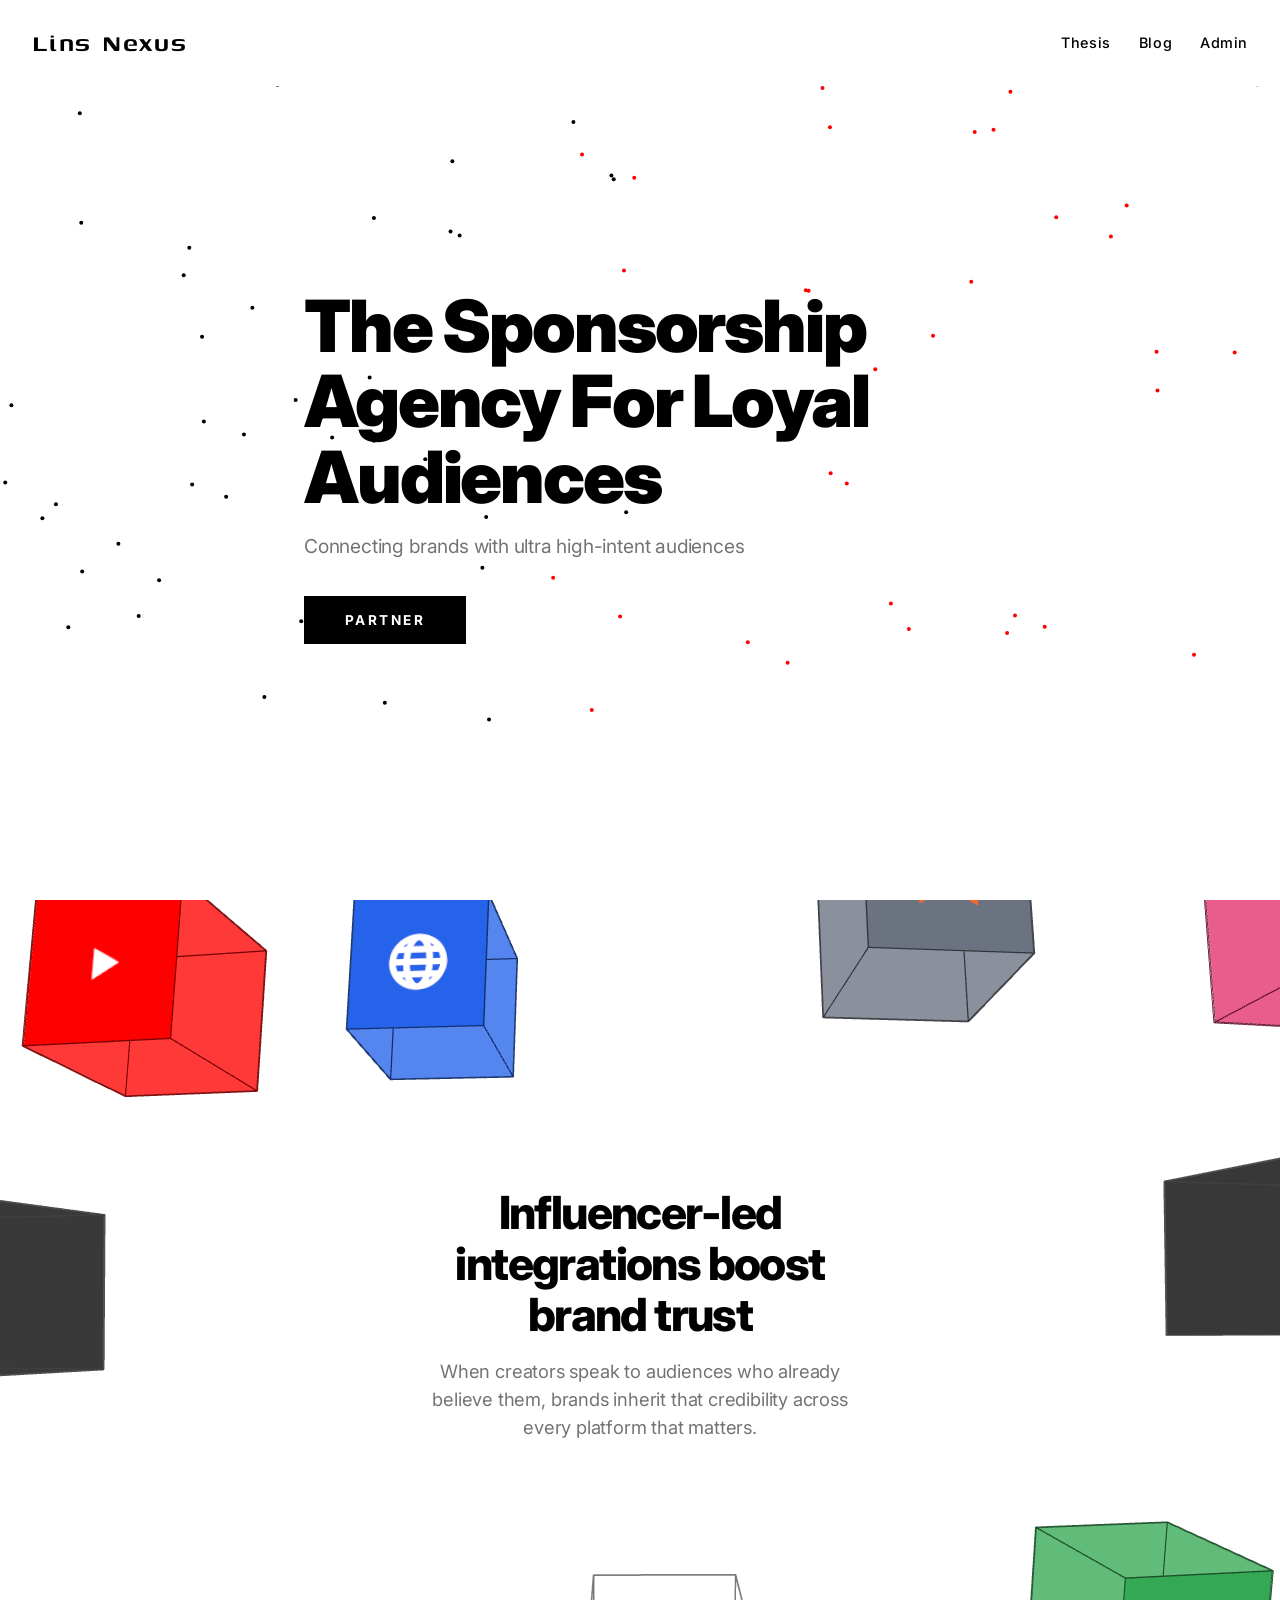
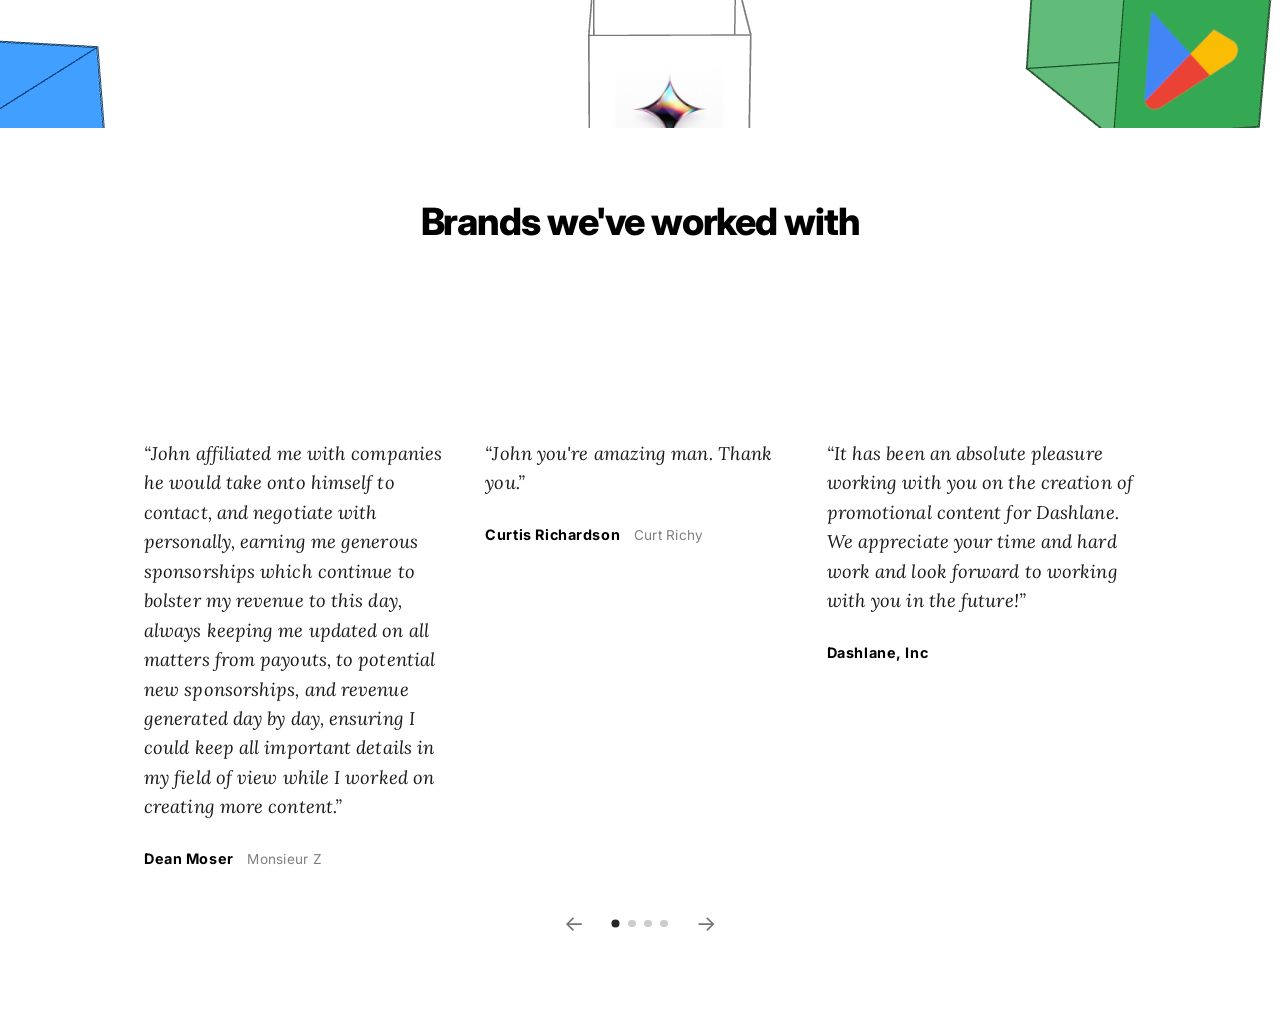
==== commit 0c76b573: "meta" ====
--- a/index.html
+++ b/index.html
@@ -4,10 +4,33 @@
   <meta charset="UTF-8" />
   <meta name="viewport" content="width=device-width, initial-scale=1.0" />
   <title>Lins Nexus</title>
+  <link rel="apple-touch-icon" sizes="180x180" href="favicons/apple-touch-icon.png">
+<link rel="icon" type="image/png" sizes="32x32" href="favicons/favicon-32x32.png">
+<link rel="icon" type="image/png" sizes="16x16" href="favicons/favicon-16x16.png">
+<link rel="manifest" href="/site.webmanifest">
   <link rel="preconnect" href="https://fonts.googleapis.com" />
   <link rel="preconnect" href="https://fonts.gstatic.com" crossorigin />
   <link href="https://fonts.googleapis.com/css2?family=Genos:wght@100..900&family=Inter:wght@400;700;800;900&family=Lora:ital,wght@0,400;0,500;1,400;1,500&display=swap" rel="stylesheet" />
   <link rel="stylesheet" href="styles.css" />
+
+  <title>John Lins — Sponsorships & Creator Partnerships</title>
+
+<meta
+  name="description"
+  content="Lins Nexus connects brands with creators and manages successful sponsorships and promotional partnerships."
+>
+
+<meta name="keywords" content="Lins Nexus, sponsorship coordinator, YouTube sponsorships, creator partnerships, influencer marketing, brand partnerships">
+
+<meta property="og:title" content="Lins Nexus Creative Sponsorship Agency">
+<meta property="og:description" content="Connecting brands with creators through successful sponsorships and promotional partnerships.">
+<meta property="og:type" content="website">
+<meta property="og:url" content="https://linsnexus.com/">
+
+<meta name="twitter:card" content="summary_large_image">
+<meta name="twitter:title" content="John Lins — Sponsorships & Creator Partnerships">
+<meta name="twitter:description" content="Connecting brands with creators through successful sponsorships and promotional partnerships.">
+
 </head>
 <body>
   <header>
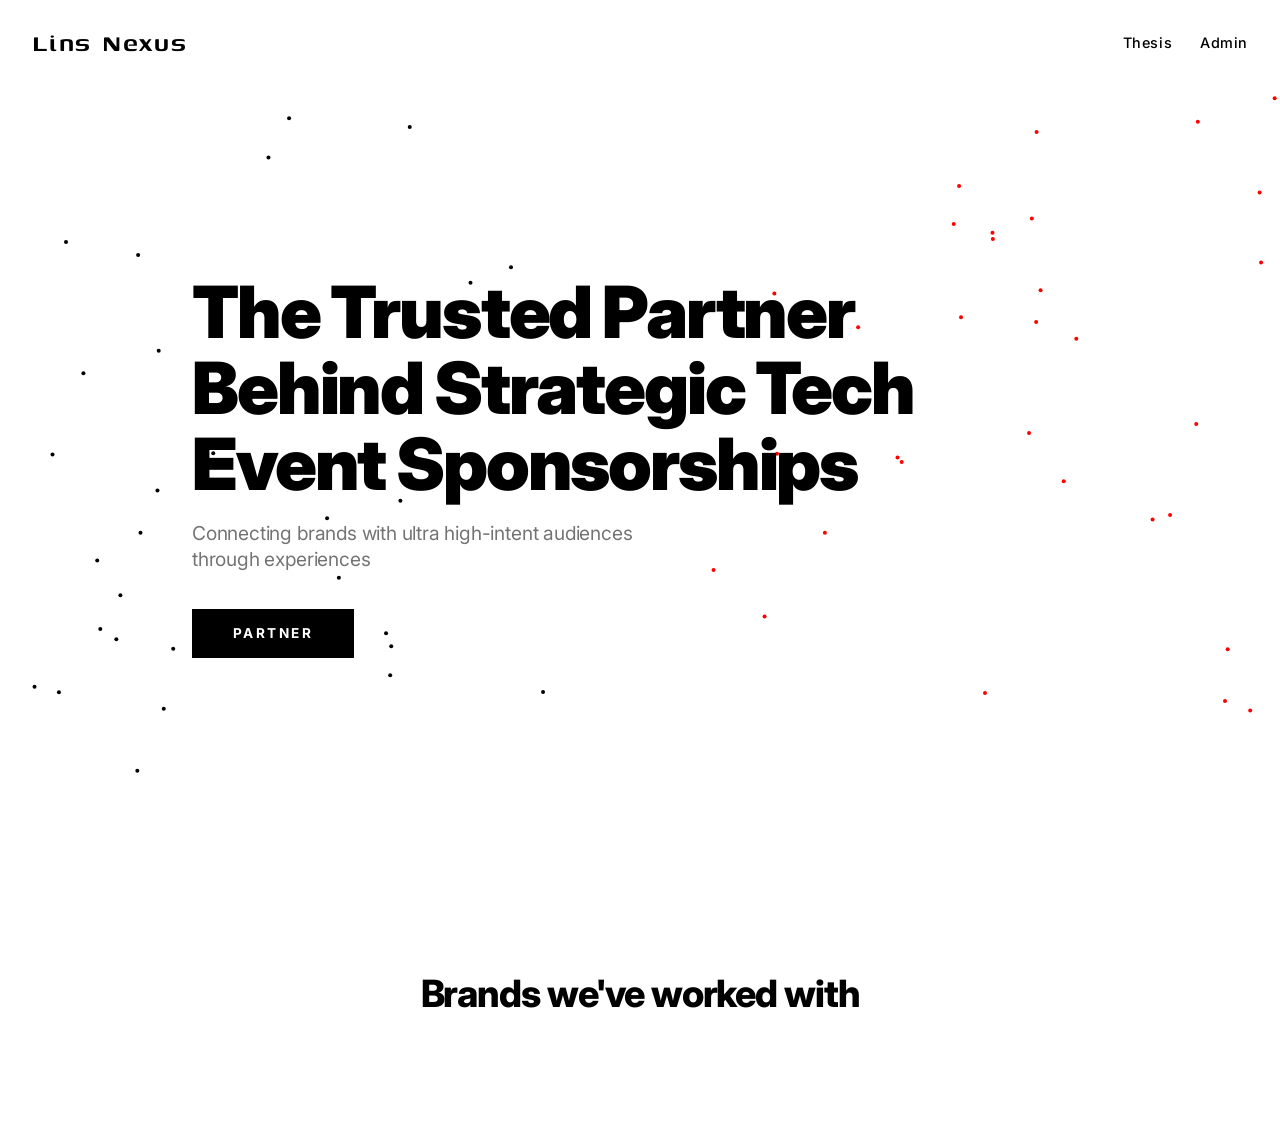
==== commit 8c7d7831: "add stuff" ====
--- a/index.html
+++ b/index.html
@@ -34,7 +34,7 @@
 </head>
 <body>
   <header>
-    <a class="logo" href="/">Lins Nexus</a>
+    <a class="logo" href="https://linsnexus.com/">Lins Nexus</a>
     <button
       type="button"
       class="nav-toggle"
@@ -48,8 +48,8 @@
       <span class="nav-toggle-bar" aria-hidden="true"></span>
     </button>
     <nav id="site-nav" class="site-nav" hidden>
-      <a href="#about">Thesis</a>
-      <a href="#blog">Blog</a>
+      <a href="thesis.html">Thesis</a>
+      <!--<a href="#blog">Blog</a>-->
       <a href="#contact">Admin</a>
     </nav>
   </header>
@@ -57,19 +57,19 @@
   <section class="hero">
     <canvas id="particles" aria-hidden="true"></canvas>
     <div class="hero-copy">
-      <p class="tagline">The Sponsorship Agency For Loyal Audiences</p>
-      <p class="subhead">Connecting brands with ultra high-intent audiences</p>
+      <p class="tagline">The Trusted Partner Behind Strategic Tech Event Sponsorships</p>
+      <p class="subhead">Connecting brands with ultra high-intent audiences through experiences</p>
       <button type="button" id="partner">Partner</button>
     </div>
   </section>
 
-  <section class="integrations" id="integrations" aria-label="Influencer-led integrations">
+  <!-- <section class="integrations" id="integrations" aria-label="Influencer-led integrations">
     <canvas id="platform-cubes" aria-hidden="true"></canvas>
     <div class="integrations-copy">
       <h2>Influencer-led integrations boost brand trust</h2>
       <p>When creators speak to audiences who already believe them, brands inherit that credibility across every platform that matters.</p>
     </div>
-  </section>
+  </section> -->
 
   <section class="brands" id="brands" aria-roledescription="carousel" aria-label="Brands we've worked with">
     <div class="brands-inner">
@@ -78,67 +78,26 @@
         <ul class="brands-track">
           <li><img src="brands/dashlane.png" alt="Dashlane" loading="lazy" /></li>
           <li><img src="brands/nordvpn.png" alt="NordVPN" loading="lazy" /></li>
-          <li><img src="brands/dollar-shave-club.png" alt="Dollar Shave Club" loading="lazy" /></li>
+          <!--<li><img src="brands/dollar-shave-club.png" alt="Dollar Shave Club" loading="lazy" /></li>-->
           <li><img src="brands/brilliant.png" alt="Brilliant" loading="lazy" /></li>
-          <li><img src="brands/wargaming.png" alt="Wargaming" loading="lazy" /></li>
-          <li><img src="brands/hawthorne.webp" alt="Hawthorne" loading="lazy" /></li>
+          <!--<li><img src="brands/wargaming.png" alt="Wargaming" loading="lazy" /></li>-->
+          <!--<li><img src="brands/hawthorne.webp" alt="Hawthorne" loading="lazy" /></li>-->
           <li><img src="brands/firecrawl-wordmark.png" alt="Firecrawl" loading="lazy" /></li>
-          <li><img src="brands/dittoai_logo.jpeg" alt="Ditto AI" loading="lazy" /></li>
+          <li><img src="brands/zo.png" alt="Zo" loading="lazy" /></li>
+          <li><img src="brands/bond.png" alt="Bond AI" loading="lazy" /></li>
+          <li><img src="brands/aicollective_logo.jpeg" alt="AI Collective" loading="lazy" /></li>
+          <li><img src="brands/build.avif" alt="Build Club" loading="lazy" /></li>
+          <li><img src="brands/chatforces.webp" alt="Chatforces" loading="lazy" /></li>
+          <li><img src="brands/zo.png" alt="Zo" loading="lazy" /></li>
           <li><img src="brands/weshare.webp" alt="WeShare" loading="lazy" /></li>
           <li><img src="brands/moss.png" alt="Mossy Oak" loading="lazy" /></li>
-          <li><img src="brands/zo.png" alt="Zo" loading="lazy" /></li>
-          <li><img src="brands/gjsl.png" alt="Brand partner" loading="lazy" /></li>
+          
+          <li><img src="brands/ef.png" alt="EF" loading="lazy" /></li>
+          <!--<li><img src="brands/gjsl.png" alt="Brand partner" loading="lazy" /></li>
           <li><img src="brands/wtsl.png" alt="Brand partner" loading="lazy" /></li>
-          <li><img src="brands/vtsl.png" alt="Brand partner" loading="lazy" /></li>
+          <li><img src="brands/vtsl.png" alt="Brand partner" loading="lazy" /></li>-->
         </ul>
       </div>
-    </div>
-  </section>
-
-  <section class="testimonials" id="about" aria-roledescription="carousel" aria-label="Testimonials">
-    <div class="testimonials-viewport">
-      <div class="testimonials-track">
-        <blockquote class="testimonial is-active" data-index="0">
-          <p>“John affiliated me with companies he would take onto himself to contact, and negotiate with personally, earning me generous sponsorships which continue to bolster my revenue to this day, always keeping me updated on all matters from payouts, to potential new sponsorships, and revenue generated day by day, ensuring I could keep all important details in my field of view while I worked on creating more content.”</p>
-          <footer>
-            <cite>Dean Moser</cite>
-            <span>Monsieur Z</span>
-          </footer>
-        </blockquote>
-
-        <blockquote class="testimonial" data-index="1" inert>
-          <p>“John you're amazing man. Thank you.”</p>
-          <footer>
-            <cite>Curtis Richardson</cite>
-            <span>Curt Richy</span>
-          </footer>
-        </blockquote>
-
-        <blockquote class="testimonial" data-index="2" inert>
-          <p>“It has been an absolute pleasure working with you on the creation of promotional content for Dashlane. We appreciate your time and hard work and look forward to working with you in the future!”</p>
-          <footer>
-            <cite>Dashlane, Inc</cite>
-          </footer>
-        </blockquote>
-
-        <blockquote class="testimonial" data-index="3" inert>
-          <p>“Hey John! Thanks ... This is great, good job.”</p>
-          <footer>
-            <cite>Gil Ferraz</cite>
-            <span>General Knowledg.</span>
-          </footer>
-        </blockquote>
-      </div>
-    </div>
-
-    <div class="testimonials-controls">
-      <button type="button" class="testimonials-nav" id="testimonial-prev" aria-label="Previous testimonial">
-        <span aria-hidden="true">←</span>
-      </button>
-      <div class="testimonials-dots" role="tablist" aria-label="Choose testimonial"></div>
-      <button type="button" class="testimonials-nav" id="testimonial-next" aria-label="Next testimonial">
-        <span aria-hidden="true">→</span>
-      </button>
     </div>
   </section>
 
--- a/styles.css
+++ b/styles.css
@@ -45,7 +45,7 @@
   flex-direction: column;
   align-items: flex-start;
   gap: 2.25rem;
-  width: min(92vw, 42rem);
+  width: min(92vw, 56rem);
   opacity: 0;
   animation: fade-up 0.8s ease 0.15s forwards;
 }
@@ -344,6 +344,59 @@
 .brands-track img:focus-visible {
   filter: grayscale(0);
   opacity: 1;
+}
+
+.thesis {
+  position: relative;
+  z-index: 1;
+  padding: 5rem 2rem 6.5rem;
+  background: #fff;
+}
+
+.thesis-page {
+  padding-top: 8rem;
+  min-height: 100vh;
+}
+
+.thesis-inner {
+  width: min(92vw, 40rem);
+  margin: 0 auto;
+}
+
+.thesis-eyebrow {
+  font-family: Inter, sans-serif;
+  font-weight: 600;
+  font-size: 0.8rem;
+  letter-spacing: 0.16em;
+  text-transform: uppercase;
+  color: #000;
+  opacity: 0.4;
+  margin-bottom: 1rem;
+}
+
+.thesis h2 {
+  font-family: Inter, sans-serif;
+  font-weight: 800;
+  font-size: clamp(1.75rem, 3.8vw, 2.6rem);
+  letter-spacing: -0.03em;
+  line-height: 1.15;
+  color: #000;
+}
+
+.thesis-body {
+  margin-top: 2.25rem;
+  display: flex;
+  flex-direction: column;
+  gap: 1.35rem;
+}
+
+.thesis-body p {
+  font-family: Lora, Georgia, "Times New Roman", serif;
+  font-weight: 400;
+  font-size: clamp(1.05rem, 2vw, 1.2rem);
+  letter-spacing: 0.005em;
+  line-height: 1.7;
+  color: #1a1a1a;
 }
 
 .testimonials {
@@ -549,6 +602,14 @@
     --brands-visible: 2;
   }
 
+  .thesis {
+    padding: 3.5rem 1.25rem 5rem;
+  }
+
+  .thesis-page {
+    padding-top: 6.5rem;
+  }
+
   .brands-track li {
     padding: 0 0.5rem;
   }
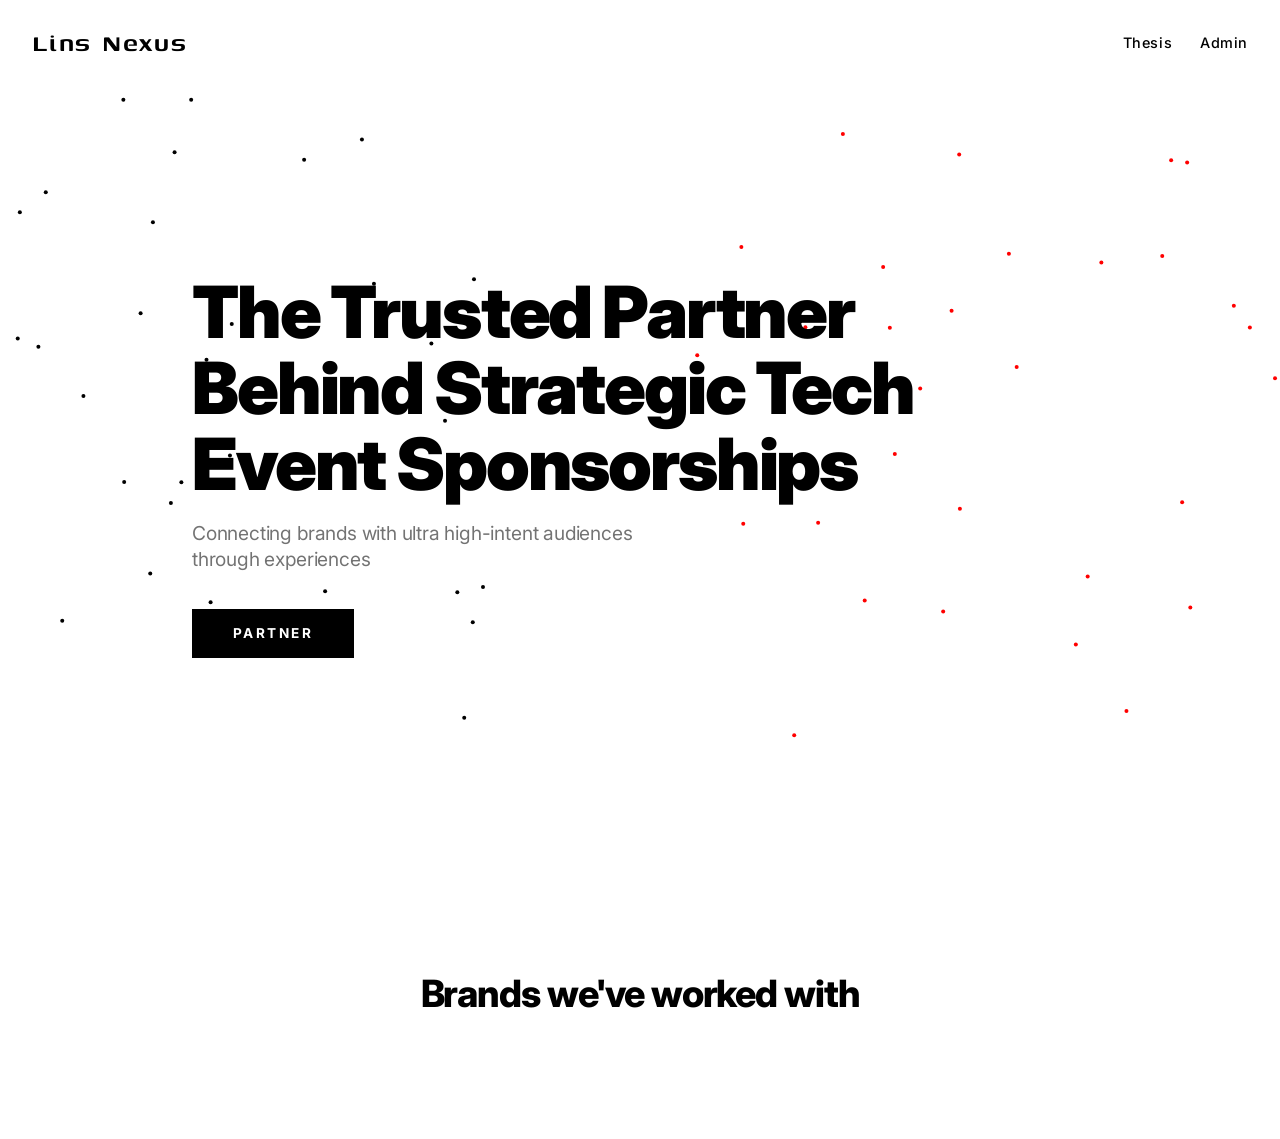
==== commit 241d9abb: "Case studies" ====
--- a/index.html
+++ b/index.html
@@ -13,23 +13,23 @@
   <link href="https://fonts.googleapis.com/css2?family=Genos:wght@100..900&family=Inter:wght@400;700;800;900&family=Lora:ital,wght@0,400;0,500;1,400;1,500&display=swap" rel="stylesheet" />
   <link rel="stylesheet" href="styles.css" />
 
-  <title>John Lins — Sponsorships & Creator Partnerships</title>
+  <title>Lins Nexus — High-Intent Sponsorship Agency</title>
 
 <meta
   name="description"
-  content="Lins Nexus connects brands with creators and manages successful sponsorships and promotional partnerships."
+  content="Lins Nexus connects brands with audiences and manages successful sponsorships and promotional partnerships."
 >
 
 <meta name="keywords" content="Lins Nexus, sponsorship coordinator, YouTube sponsorships, creator partnerships, influencer marketing, brand partnerships">
 
 <meta property="og:title" content="Lins Nexus Creative Sponsorship Agency">
-<meta property="og:description" content="Connecting brands with creators through successful sponsorships and promotional partnerships.">
+<meta property="og:description" content="Connecting brands with audiences through successful sponsorships and promotional partnerships.">
 <meta property="og:type" content="website">
 <meta property="og:url" content="https://linsnexus.com/">
 
 <meta name="twitter:card" content="summary_large_image">
-<meta name="twitter:title" content="John Lins — Sponsorships & Creator Partnerships">
-<meta name="twitter:description" content="Connecting brands with creators through successful sponsorships and promotional partnerships.">
+<meta name="twitter:title" content="Lins Nexus — High-Intent Sponsorship Agency">
+<meta name="twitter:description" content="Connecting brands with audiences through successful sponsorships and promotional partnerships.">
 
 </head>
 <body>
@@ -93,6 +93,7 @@
           <li><img src="brands/moss.png" alt="Mossy Oak" loading="lazy" /></li>
           
           <li><img src="brands/ef.png" alt="EF" loading="lazy" /></li>
+          <li><img src="brands/balsamiq.png" alt="EF" loading="lazy" /></li>
           <!--<li><img src="brands/gjsl.png" alt="Brand partner" loading="lazy" /></li>
           <li><img src="brands/wtsl.png" alt="Brand partner" loading="lazy" /></li>
           <li><img src="brands/vtsl.png" alt="Brand partner" loading="lazy" /></li>-->
--- a/styles.css
+++ b/styles.css
@@ -397,6 +397,82 @@
   letter-spacing: 0.005em;
   line-height: 1.7;
   color: #1a1a1a;
+}
+
+.case-study h1 {
+  font-family: Inter, sans-serif;
+  font-weight: 800;
+  font-size: clamp(1.75rem, 3.8vw, 2.6rem);
+  letter-spacing: -0.03em;
+  line-height: 1.15;
+  color: #000;
+}
+
+.case-study-dek {
+  margin-top: 1rem;
+  font-family: Inter, sans-serif;
+  font-weight: 600;
+  font-size: clamp(1.05rem, 2vw, 1.25rem);
+  letter-spacing: -0.015em;
+  line-height: 1.35;
+  color: #1a1a1a;
+}
+
+.case-study-meta {
+  margin-top: 0.85rem;
+  font-family: Inter, sans-serif;
+  font-weight: 500;
+  font-size: 0.9rem;
+  letter-spacing: 0.02em;
+  line-height: 1.45;
+  color: #000;
+  opacity: 0.45;
+}
+
+.case-study .thesis-body h2 {
+  margin-top: 0.75rem;
+  font-family: Inter, sans-serif;
+  font-weight: 800;
+  font-size: clamp(1.15rem, 2.2vw, 1.35rem);
+  letter-spacing: -0.02em;
+  line-height: 1.3;
+  color: #000;
+}
+
+.case-study-list {
+  margin: 0;
+  padding-left: 1.25rem;
+  display: flex;
+  flex-direction: column;
+  gap: 0.55rem;
+  font-family: Lora, Georgia, "Times New Roman", serif;
+  font-weight: 400;
+  font-size: clamp(1.05rem, 2vw, 1.2rem);
+  letter-spacing: 0.005em;
+  line-height: 1.55;
+  color: #1a1a1a;
+}
+
+.case-studies-intro {
+  margin-top: 1.25rem;
+  font-family: Lora, Georgia, "Times New Roman", serif;
+  font-weight: 400;
+  font-size: clamp(1.05rem, 2vw, 1.2rem);
+  letter-spacing: 0.005em;
+  line-height: 1.7;
+  color: #1a1a1a;
+}
+
+.case-study {
+  margin-top: 4rem;
+  padding-top: 3.5rem;
+  border-top: 1px solid rgba(0, 0, 0, 0.12);
+}
+
+.case-study .thesis-body a {
+  color: inherit;
+  text-decoration: underline;
+  text-underline-offset: 0.15em;
 }
 
 .testimonials {
